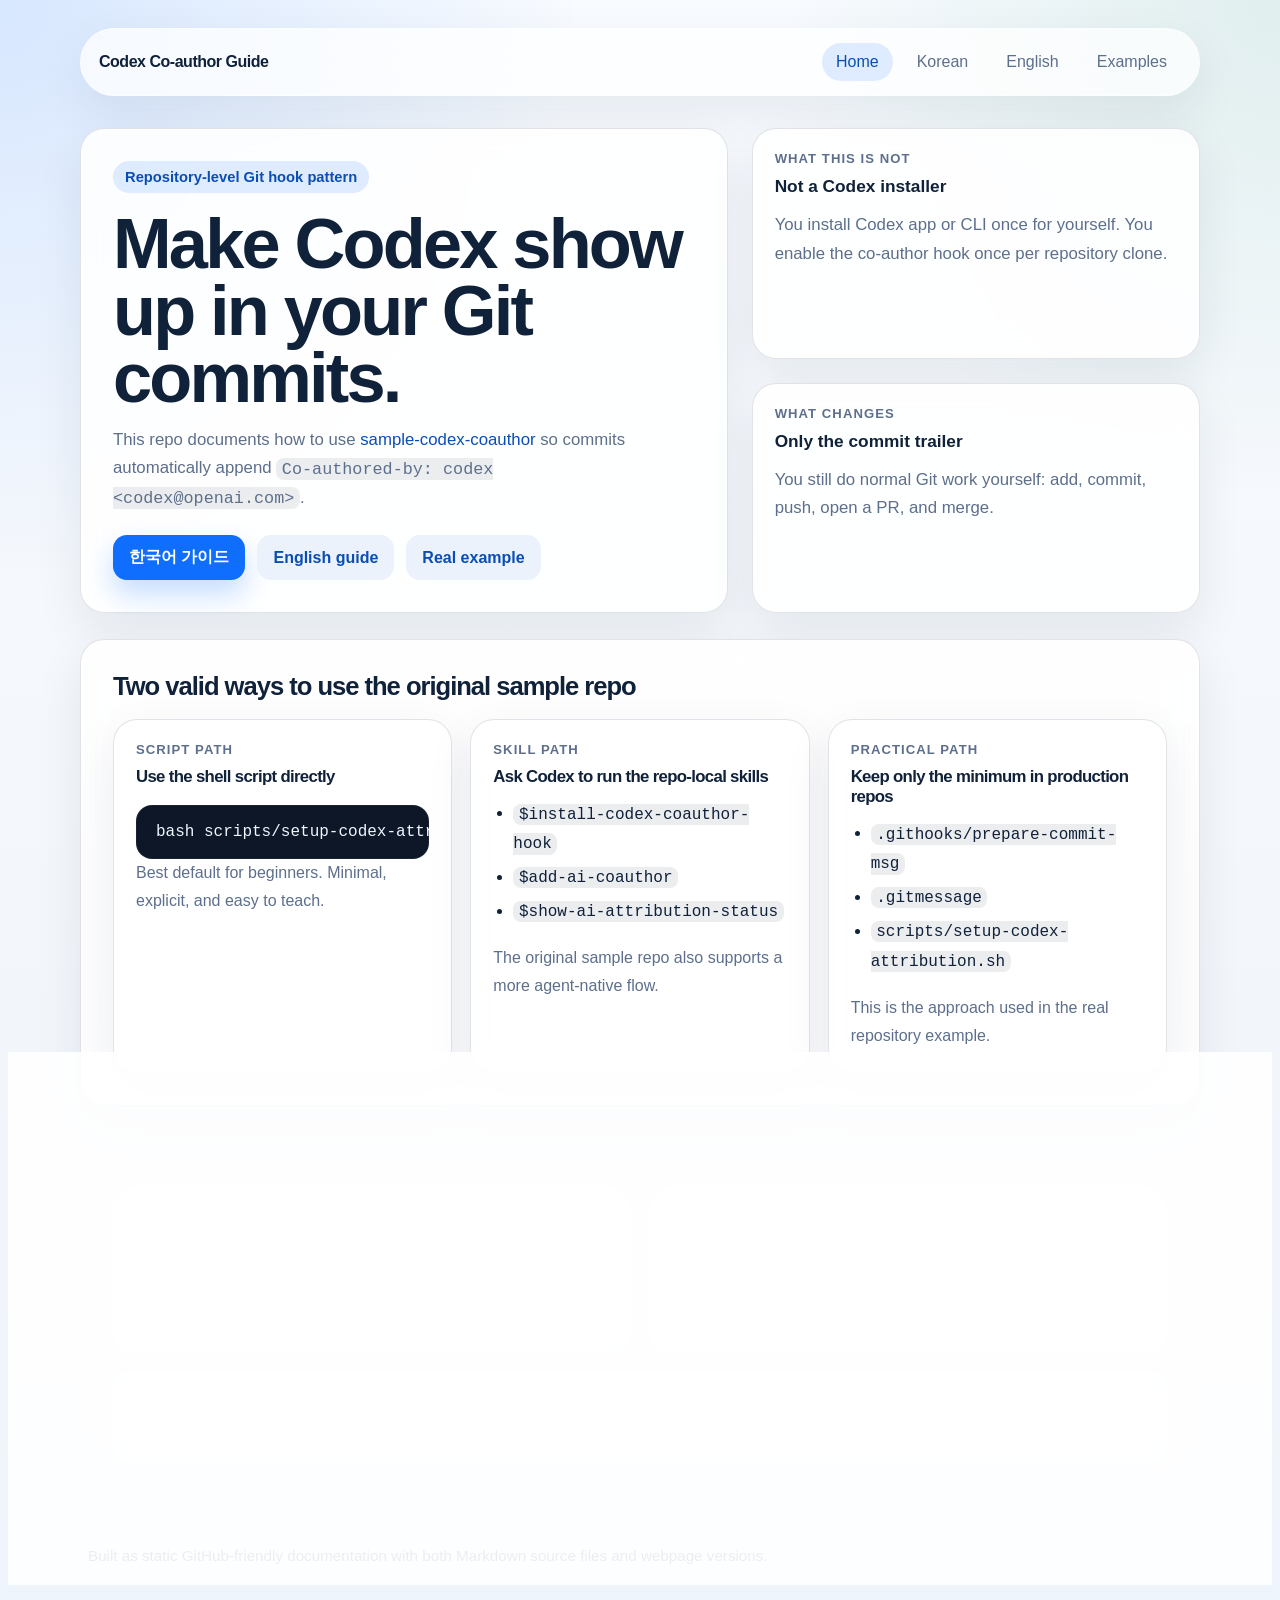
==== index.html @ b5bae458 "Add Korean example and static web docs Co-authored-by: codex <codex@openai.com>" ====
<!doctype html>
<html lang="en">
  <head>
    <meta charset="utf-8">
    <meta name="viewport" content="width=device-width, initial-scale=1">
    <title>Codex Co-author Guide</title>
    <meta
      name="description"
      content="Bilingual practical documentation for using sample-codex-coauthor with scripts or Codex skills."
    >
    <link rel="icon" href="assets/favicon.svg" type="image/svg+xml">
    <link rel="stylesheet" href="assets/docs.css">
  </head>
  <body>
    <main class="page">
      <header class="topbar">
        <div class="brand">Codex Co-author Guide</div>
        <nav class="nav">
          <a class="active" href="./">Home</a>
          <a href="ko/">Korean</a>
          <a href="en/">English</a>
          <a href="examples/">Examples</a>
        </nav>
      </header>

      <section class="hero">
        <article class="hero-card">
          <span class="eyebrow">Repository-level Git hook pattern</span>
          <h1>Make Codex show up in your Git commits.</h1>
          <p class="lede">
            This repo documents how to use
            <a href="https://github.com/sigridjineth/sample-codex-coauthor">sample-codex-coauthor</a>
            so commits automatically append
            <code>Co-authored-by: codex &lt;codex@openai.com&gt;</code>.
          </p>
          <div class="button-row">
            <a class="button primary" href="ko/">한국어 가이드</a>
            <a class="button secondary" href="en/">English guide</a>
            <a class="button secondary" href="examples/">Real example</a>
          </div>
        </article>

        <aside class="stack">
          <div class="card">
            <div class="label">What this is not</div>
            <div class="value">Not a Codex installer</div>
            <p class="muted">
              You install Codex app or CLI once for yourself. You enable the
              co-author hook once per repository clone.
            </p>
          </div>
          <div class="card">
            <div class="label">What changes</div>
            <div class="value">Only the commit trailer</div>
            <p class="muted">
              You still do normal Git work yourself: add, commit, push, open a
              PR, and merge.
            </p>
          </div>
        </aside>
      </section>

      <section class="section">
        <h2>Two valid ways to use the original sample repo</h2>
        <div class="card-grid">
          <article class="card">
            <div class="label">Script path</div>
            <h3>Use the shell script directly</h3>
            <pre class="shell"><code>bash scripts/setup-codex-attribution.sh</code></pre>
            <p class="muted">
              Best default for beginners. Minimal, explicit, and easy to teach.
            </p>
          </article>
          <article class="card">
            <div class="label">Skill path</div>
            <h3>Ask Codex to run the repo-local skills</h3>
            <ul>
              <li><code>$install-codex-coauthor-hook</code></li>
              <li><code>$add-ai-coauthor</code></li>
              <li><code>$show-ai-attribution-status</code></li>
            </ul>
            <p class="muted">
              The original sample repo also supports a more agent-native flow.
            </p>
          </article>
          <article class="card">
            <div class="label">Practical path</div>
            <h3>Keep only the minimum in production repos</h3>
            <ul>
              <li><code>.githooks/prepare-commit-msg</code></li>
              <li><code>.gitmessage</code></li>
              <li><code>scripts/setup-codex-attribution.sh</code></li>
            </ul>
            <p class="muted">
              This is the approach used in the real repository example.
            </p>
          </article>
        </div>
      </section>

      <section class="section">
        <h2>Quick links</h2>
        <div class="two-col">
          <div class="card">
            <div class="label">Guides</div>
            <ul>
              <li><a href="ko/">Korean guide</a></li>
              <li><a href="en/">English guide</a></li>
              <li><a href="examples/">Example pages</a></li>
            </ul>
          </div>
          <div class="card">
            <div class="label">Source repos</div>
            <ul>
              <li>
                <a href="https://github.com/sigridjineth/sample-codex-coauthor">
                  Original sample repo
                </a>
              </li>
              <li>
                <a href="https://github.com/swhan0329/vehicle_speed_estimation">
                  vehicle_speed_estimation
                </a>
              </li>
            </ul>
          </div>
        </div>
        <div class="callout note">
          <p>
            If you want to share this on LinkedIn or in a blog post, keep the post
            short and link to the detailed guide here. The practical explanation is
            easier to consume as a dedicated document than as a single social post.
          </p>
        </div>
      </section>

      <footer class="footer">
        Built as static GitHub-friendly documentation with both Markdown source
        files and webpage versions.
      </footer>
    </main>
  </body>
</html>
---- assets/docs.css ----
:root {
  --bg: #f4f7fb;
  --surface: rgba(255, 255, 255, 0.88);
  --surface-strong: #ffffff;
  --surface-muted: #ecf2fb;
  --border: rgba(14, 30, 62, 0.12);
  --text: #10213a;
  --muted: #5d6f8c;
  --accent: #0f6efd;
  --accent-soft: rgba(15, 110, 253, 0.12);
  --accent-strong: #0a4eb5;
  --success: #12805c;
  --shadow: 0 18px 48px rgba(16, 33, 58, 0.08);
  --radius-lg: 24px;
  --radius-md: 16px;
  --max-width: 1120px;
  --font-sans: "Geist", "Pretendard Variable", "SUIT Variable", "Avenir Next",
    "Segoe UI", sans-serif;
  --font-mono: "JetBrains Mono", "SFMono-Regular", "SF Mono", Consolas,
    monospace;
}

* {
  box-sizing: border-box;
}

html {
  scroll-behavior: smooth;
}

body {
  margin: 0;
  font-family: var(--font-sans);
  color: var(--text);
  background:
    radial-gradient(circle at top left, rgba(15, 110, 253, 0.14), transparent 28%),
    radial-gradient(circle at top right, rgba(18, 128, 92, 0.1), transparent 24%),
    linear-gradient(180deg, #f8fbff 0%, var(--bg) 48%, #eef4fb 100%);
}

a {
  color: var(--accent-strong);
  text-decoration: none;
}

a:hover {
  text-decoration: underline;
}

code,
pre {
  font-family: var(--font-mono);
}

pre {
  margin: 0;
  padding: 18px 20px;
  overflow-x: auto;
  background: #0d1727;
  color: #eef5ff;
  border-radius: 16px;
  box-shadow: inset 0 0 0 1px rgba(255, 255, 255, 0.05);
}

code {
  padding: 0.1rem 0.35rem;
  background: rgba(16, 33, 58, 0.08);
  border-radius: 8px;
}

.shell code,
.plain code {
  background: transparent;
  padding: 0;
}

.page {
  width: min(calc(100vw - 32px), var(--max-width));
  margin: 0 auto;
  padding: 28px 0 72px;
}

.topbar {
  display: flex;
  justify-content: space-between;
  align-items: center;
  gap: 16px;
  margin-bottom: 32px;
  padding: 14px 18px;
  background: rgba(255, 255, 255, 0.74);
  border: 1px solid rgba(255, 255, 255, 0.55);
  border-radius: 999px;
  backdrop-filter: blur(18px);
  box-shadow: var(--shadow);
}

.brand {
  font-weight: 800;
  letter-spacing: -0.03em;
}

.nav {
  display: flex;
  flex-wrap: wrap;
  gap: 10px;
}

.nav a {
  padding: 10px 14px;
  border-radius: 999px;
  color: var(--muted);
  transition: 180ms ease;
}

.nav a:hover,
.nav a.active {
  color: var(--accent-strong);
  background: var(--accent-soft);
  text-decoration: none;
}

.hero {
  display: grid;
  gap: 24px;
  grid-template-columns: 1.3fr 0.9fr;
  align-items: stretch;
  margin-bottom: 26px;
}

.hero-card,
.card,
.callout,
.section {
  background: var(--surface);
  border: 1px solid var(--border);
  border-radius: var(--radius-lg);
  box-shadow: var(--shadow);
  backdrop-filter: blur(16px);
}

.hero-card,
.section {
  padding: 32px;
}

.eyebrow {
  display: inline-flex;
  align-items: center;
  gap: 8px;
  padding: 8px 12px;
  border-radius: 999px;
  background: var(--accent-soft);
  color: var(--accent-strong);
  font-size: 0.92rem;
  font-weight: 700;
}

h1,
h2,
h3 {
  margin: 0;
  letter-spacing: -0.04em;
}

h1 {
  font-size: clamp(2.35rem, 6vw, 4.4rem);
  line-height: 0.95;
  margin-top: 18px;
}

h2 {
  font-size: clamp(1.4rem, 2vw, 2rem);
  margin-bottom: 14px;
}

h3 {
  font-size: 1.05rem;
  margin-bottom: 10px;
}

.lede,
.muted {
  color: var(--muted);
  line-height: 1.7;
}

.hero p {
  margin: 14px 0 0;
  font-size: 1.05rem;
}

.meta-grid,
.card-grid,
.two-col {
  display: grid;
  gap: 18px;
}

.meta-grid {
  grid-template-columns: repeat(2, minmax(0, 1fr));
}

.card-grid {
  grid-template-columns: repeat(3, minmax(0, 1fr));
}

.two-col {
  grid-template-columns: repeat(2, minmax(0, 1fr));
}

.card,
.callout {
  padding: 22px;
}

.label {
  font-size: 0.82rem;
  font-weight: 800;
  text-transform: uppercase;
  letter-spacing: 0.08em;
  color: var(--muted);
  margin-bottom: 10px;
}

.value {
  font-size: 1.08rem;
  font-weight: 800;
}

ul,
ol {
  margin: 12px 0 0;
  padding-left: 20px;
  line-height: 1.8;
}

li + li {
  margin-top: 4px;
}

.button-row {
  display: flex;
  flex-wrap: wrap;
  gap: 12px;
  margin-top: 22px;
}

.button {
  display: inline-flex;
  align-items: center;
  justify-content: center;
  padding: 12px 16px;
  border-radius: 14px;
  font-weight: 700;
  transition: transform 180ms ease, box-shadow 180ms ease;
}

.button:hover {
  transform: translateY(-1px);
  text-decoration: none;
}

.button.primary {
  background: var(--accent);
  color: #ffffff;
  box-shadow: 0 14px 28px rgba(15, 110, 253, 0.24);
}

.button.secondary {
  background: var(--surface-muted);
  color: var(--accent-strong);
}

.stack {
  display: grid;
  gap: 24px;
}

.section p {
  margin: 0;
  line-height: 1.75;
}

.section p + p,
.section p + ul,
.section p + ol,
.section ul + p,
.section ol + p,
.section pre,
.section .card-grid,
.section .two-col,
.section .callout {
  margin-top: 18px;
}

.note {
  border-left: 4px solid var(--accent);
  padding: 16px 18px;
  border-radius: 16px;
  background: rgba(15, 110, 253, 0.06);
}

.ok {
  color: var(--success);
  font-weight: 700;
}

.footer {
  margin-top: 32px;
  padding: 20px 8px 0;
  color: var(--muted);
  font-size: 0.95rem;
}

@media (max-width: 900px) {
  .hero,
  .card-grid,
  .two-col,
  .meta-grid {
    grid-template-columns: 1fr;
  }

  .topbar {
    border-radius: 24px;
    align-items: flex-start;
    flex-direction: column;
  }

  .hero-card,
  .section {
    padding: 24px;
  }
}
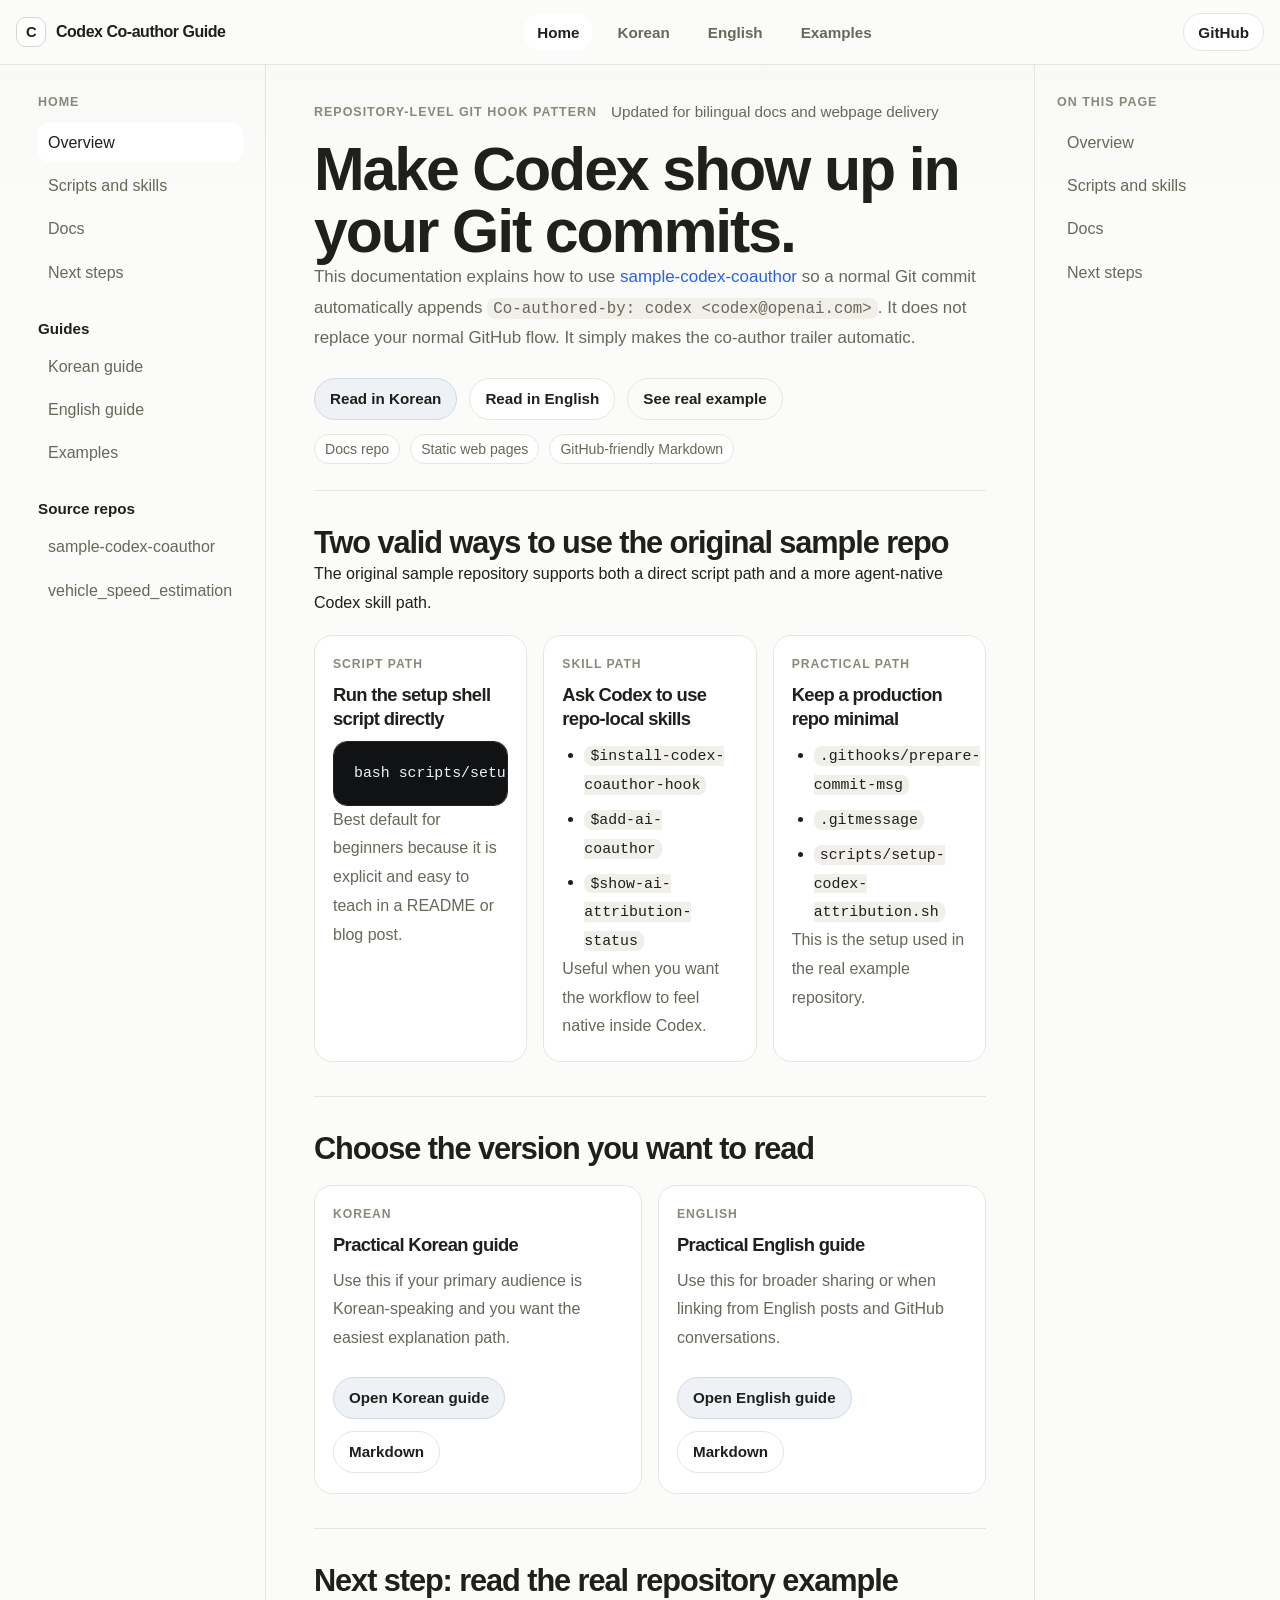
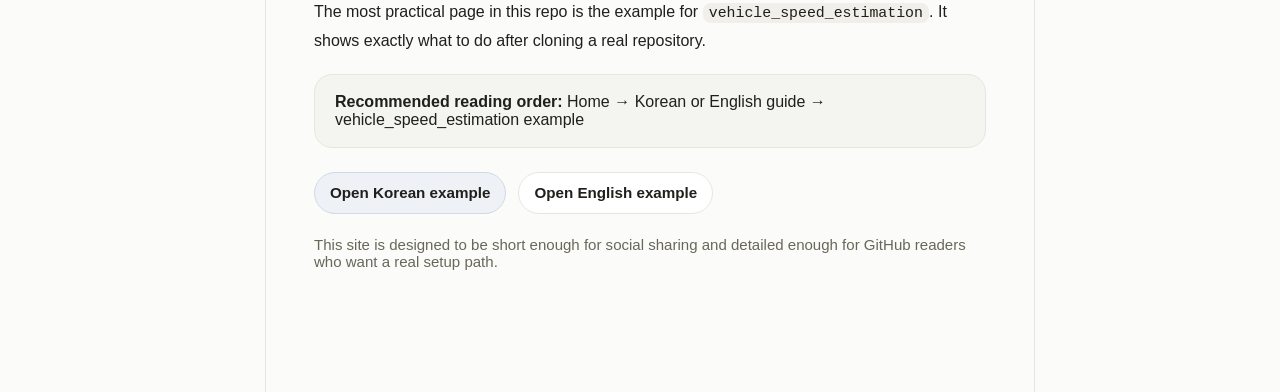
==== commit a0c5a4e4: "Make docs procedural and cookbook-style Co-authored-by: codex <codex@openai.com>" ====
--- a/index.html
+++ b/index.html
@@ -12,132 +12,205 @@
     <link rel="stylesheet" href="assets/docs.css">
   </head>
   <body>
-    <main class="page">
-      <header class="topbar">
-        <div class="brand">Codex Co-author Guide</div>
-        <nav class="nav">
-          <a class="active" href="./">Home</a>
-          <a href="ko/">Korean</a>
-          <a href="en/">English</a>
-          <a href="examples/">Examples</a>
-        </nav>
+    <div class="page">
+      <header class="site-header">
+        <div class="site-header-inner">
+          <a class="brand" href="./">
+            <span class="brand-mark">C</span>
+            <span>Codex Co-author Guide</span>
+          </a>
+          <nav class="header-nav">
+            <a class="header-link active" href="./">Home</a>
+            <a class="header-link" href="ko/">Korean</a>
+            <a class="header-link" href="en/">English</a>
+            <a class="header-link" href="examples/">Examples</a>
+          </nav>
+          <div class="header-actions">
+            <a class="header-pill" href="https://github.com/swhan0329/codex-co-author-guide">GitHub</a>
+          </div>
+        </div>
       </header>
 
-      <section class="hero">
-        <article class="hero-card">
-          <span class="eyebrow">Repository-level Git hook pattern</span>
-          <h1>Make Codex show up in your Git commits.</h1>
-          <p class="lede">
-            This repo documents how to use
-            <a href="https://github.com/sigridjineth/sample-codex-coauthor">sample-codex-coauthor</a>
-            so commits automatically append
-            <code>Co-authored-by: codex &lt;codex@openai.com&gt;</code>.
-          </p>
-          <div class="button-row">
-            <a class="button primary" href="ko/">한국어 가이드</a>
-            <a class="button secondary" href="en/">English guide</a>
-            <a class="button secondary" href="examples/">Real example</a>
-          </div>
-        </article>
-
-        <aside class="stack">
-          <div class="card">
-            <div class="label">What this is not</div>
-            <div class="value">Not a Codex installer</div>
-            <p class="muted">
-              You install Codex app or CLI once for yourself. You enable the
-              co-author hook once per repository clone.
-            </p>
-          </div>
-          <div class="card">
-            <div class="label">What changes</div>
-            <div class="value">Only the commit trailer</div>
-            <p class="muted">
-              You still do normal Git work yourself: add, commit, push, open a
-              PR, and merge.
-            </p>
+      <div class="doc-layout">
+        <aside class="sidebar">
+          <div class="sidebar-inner">
+            <div class="sidebar-group">
+              <div class="sidebar-title">Home</div>
+              <ul class="sidebar-list">
+                <li><a class="active" href="#overview">Overview</a></li>
+                <li><a href="#two-paths">Scripts and skills</a></li>
+                <li><a href="#docs">Docs</a></li>
+                <li><a href="#next">Next steps</a></li>
+              </ul>
+            </div>
+            <div class="sidebar-group">
+              <h3>Guides</h3>
+              <ul class="sidebar-list">
+                <li><a href="ko/">Korean guide</a></li>
+                <li><a href="en/">English guide</a></li>
+                <li><a href="examples/">Examples</a></li>
+              </ul>
+            </div>
+            <div class="sidebar-group">
+              <h3>Source repos</h3>
+              <ul class="sidebar-list">
+                <li>
+                  <a href="https://github.com/sigridjineth/sample-codex-coauthor">
+                    sample-codex-coauthor
+                  </a>
+                </li>
+                <li>
+                  <a href="https://github.com/swhan0329/vehicle_speed_estimation">
+                    vehicle_speed_estimation
+                  </a>
+                </li>
+              </ul>
+            </div>
           </div>
         </aside>
-      </section>
-
-      <section class="section">
-        <h2>Two valid ways to use the original sample repo</h2>
-        <div class="card-grid">
-          <article class="card">
-            <div class="label">Script path</div>
-            <h3>Use the shell script directly</h3>
-            <pre class="shell"><code>bash scripts/setup-codex-attribution.sh</code></pre>
-            <p class="muted">
-              Best default for beginners. Minimal, explicit, and easy to teach.
-            </p>
+
+        <main class="content">
+          <article class="article">
+            <header class="article-header" id="overview">
+              <div class="article-meta">
+                <span class="eyebrow">Repository-level Git hook pattern</span>
+                <span>Updated for bilingual docs and webpage delivery</span>
+              </div>
+              <h1>Make Codex show up in your Git commits.</h1>
+              <p class="summary">
+                This documentation explains how to use
+                <a href="https://github.com/sigridjineth/sample-codex-coauthor">sample-codex-coauthor</a>
+                so a normal Git commit automatically appends
+                <code>Co-authored-by: codex &lt;codex@openai.com&gt;</code>.
+                It does not replace your normal GitHub flow. It simply makes the
+                co-author trailer automatic.
+              </p>
+              <div class="action-row">
+                <a class="button primary" href="ko/">Read in Korean</a>
+                <a class="button" href="en/">Read in English</a>
+                <a class="button ghost" href="examples/">See real example</a>
+              </div>
+              <div class="inline-meta">
+                <span class="pill">Docs repo</span>
+                <span class="pill">Static web pages</span>
+                <span class="pill">GitHub-friendly Markdown</span>
+              </div>
+            </header>
+
+            <section class="article-section" id="two-paths">
+              <h2>Two valid ways to use the original sample repo</h2>
+              <p>
+                The original sample repository supports both a direct script path
+                and a more agent-native Codex skill path.
+              </p>
+              <div class="panel-grid">
+                <div class="panel">
+                  <div class="label">Script path</div>
+                  <h3>Run the setup shell script directly</h3>
+                  <pre><code>bash scripts/setup-codex-attribution.sh</code></pre>
+                  <p class="muted">
+                    Best default for beginners because it is explicit and easy to
+                    teach in a README or blog post.
+                  </p>
+                </div>
+                <div class="panel">
+                  <div class="label">Skill path</div>
+                  <h3>Ask Codex to use repo-local skills</h3>
+                  <ul>
+                    <li><code>$install-codex-coauthor-hook</code></li>
+                    <li><code>$add-ai-coauthor</code></li>
+                    <li><code>$show-ai-attribution-status</code></li>
+                  </ul>
+                  <p class="muted">
+                    Useful when you want the workflow to feel native inside Codex.
+                  </p>
+                </div>
+                <div class="panel">
+                  <div class="label">Practical path</div>
+                  <h3>Keep a production repo minimal</h3>
+                  <ul>
+                    <li><code>.githooks/prepare-commit-msg</code></li>
+                    <li><code>.gitmessage</code></li>
+                    <li><code>scripts/setup-codex-attribution.sh</code></li>
+                  </ul>
+                  <p class="muted">
+                    This is the setup used in the real example repository.
+                  </p>
+                </div>
+              </div>
+            </section>
+
+            <section class="article-section" id="docs">
+              <h2>Choose the version you want to read</h2>
+              <div class="link-grid">
+                <div class="panel">
+                  <div class="label">Korean</div>
+                  <h3>Practical Korean guide</h3>
+                  <p class="muted">
+                    Use this if your primary audience is Korean-speaking and you
+                    want the easiest explanation path.
+                  </p>
+                  <div class="action-row">
+                    <a class="button primary" href="ko/">Open Korean guide</a>
+                    <a class="button" href="ko/README.md">Markdown</a>
+                  </div>
+                </div>
+                <div class="panel">
+                  <div class="label">English</div>
+                  <h3>Practical English guide</h3>
+                  <p class="muted">
+                    Use this for broader sharing or when linking from English
+                    posts and GitHub conversations.
+                  </p>
+                  <div class="action-row">
+                    <a class="button primary" href="en/">Open English guide</a>
+                    <a class="button" href="en/README.md">Markdown</a>
+                  </div>
+                </div>
+              </div>
+            </section>
+
+            <section class="article-section" id="next">
+              <h2>Next step: read the real repository example</h2>
+              <p>
+                The most practical page in this repo is the example for
+                <code>vehicle_speed_estimation</code>. It shows exactly what to do
+                after cloning a real repository.
+              </p>
+              <div class="callout">
+                <strong>Recommended reading order:</strong>
+                Home → Korean or English guide → vehicle_speed_estimation example
+              </div>
+              <div class="action-row">
+                <a class="button primary" href="examples/vehicle_speed_estimation/ko/">
+                  Open Korean example
+                </a>
+                <a class="button" href="examples/vehicle_speed_estimation/">
+                  Open English example
+                </a>
+              </div>
+              <div class="footer-note">
+                This site is designed to be short enough for social sharing and
+                detailed enough for GitHub readers who want a real setup path.
+              </div>
+            </section>
           </article>
-          <article class="card">
-            <div class="label">Skill path</div>
-            <h3>Ask Codex to run the repo-local skills</h3>
-            <ul>
-              <li><code>$install-codex-coauthor-hook</code></li>
-              <li><code>$add-ai-coauthor</code></li>
-              <li><code>$show-ai-attribution-status</code></li>
-            </ul>
-            <p class="muted">
-              The original sample repo also supports a more agent-native flow.
-            </p>
-          </article>
-          <article class="card">
-            <div class="label">Practical path</div>
-            <h3>Keep only the minimum in production repos</h3>
-            <ul>
-              <li><code>.githooks/prepare-commit-msg</code></li>
-              <li><code>.gitmessage</code></li>
-              <li><code>scripts/setup-codex-attribution.sh</code></li>
-            </ul>
-            <p class="muted">
-              This is the approach used in the real repository example.
-            </p>
-          </article>
-        </div>
-      </section>
-
-      <section class="section">
-        <h2>Quick links</h2>
-        <div class="two-col">
-          <div class="card">
-            <div class="label">Guides</div>
-            <ul>
-              <li><a href="ko/">Korean guide</a></li>
-              <li><a href="en/">English guide</a></li>
-              <li><a href="examples/">Example pages</a></li>
-            </ul>
+        </main>
+
+        <aside class="toc">
+          <div class="toc-inner">
+            <div class="toc-group">
+              <div class="toc-title">On this page</div>
+              <ul class="toc-list">
+                <li><a href="#overview">Overview</a></li>
+                <li><a href="#two-paths">Scripts and skills</a></li>
+                <li><a href="#docs">Docs</a></li>
+                <li><a href="#next">Next steps</a></li>
+              </ul>
+            </div>
           </div>
-          <div class="card">
-            <div class="label">Source repos</div>
-            <ul>
-              <li>
-                <a href="https://github.com/sigridjineth/sample-codex-coauthor">
-                  Original sample repo
-                </a>
-              </li>
-              <li>
-                <a href="https://github.com/swhan0329/vehicle_speed_estimation">
-                  vehicle_speed_estimation
-                </a>
-              </li>
-            </ul>
-          </div>
-        </div>
-        <div class="callout note">
-          <p>
-            If you want to share this on LinkedIn or in a blog post, keep the post
-            short and link to the detailed guide here. The practical explanation is
-            easier to consume as a dedicated document than as a single social post.
-          </p>
-        </div>
-      </section>
-
-      <footer class="footer">
-        Built as static GitHub-friendly documentation with both Markdown source
-        files and webpage versions.
-      </footer>
-    </main>
+        </aside>
+      </div>
+    </div>
   </body>
 </html>
--- a/assets/docs.css
+++ b/assets/docs.css
@@ -1,19 +1,19 @@
 :root {
-  --bg: #f4f7fb;
-  --surface: rgba(255, 255, 255, 0.88);
-  --surface-strong: #ffffff;
-  --surface-muted: #ecf2fb;
-  --border: rgba(14, 30, 62, 0.12);
-  --text: #10213a;
-  --muted: #5d6f8c;
-  --accent: #0f6efd;
-  --accent-soft: rgba(15, 110, 253, 0.12);
-  --accent-strong: #0a4eb5;
-  --success: #12805c;
-  --shadow: 0 18px 48px rgba(16, 33, 58, 0.08);
-  --radius-lg: 24px;
-  --radius-md: 16px;
-  --max-width: 1120px;
+  --bg: #fbfbf9;
+  --panel: #ffffff;
+  --panel-muted: #f4f4f0;
+  --border: #e7e6de;
+  --border-strong: #d8d5ca;
+  --text: #1f1f1b;
+  --muted: #686759;
+  --soft: #8a8878;
+  --accent: #0f172a;
+  --accent-soft: #eef1f6;
+  --link: #2563eb;
+  --max-width: 1480px;
+  --content-width: 780px;
+  --header-height: 64px;
+  --radius: 18px;
   --font-sans: "Geist", "Pretendard Variable", "SUIT Variable", "Avenir Next",
     "Segoe UI", sans-serif;
   --font-mono: "JetBrains Mono", "SFMono-Regular", "SF Mono", Consolas,
@@ -30,304 +30,492 @@
 
 body {
   margin: 0;
+  color: var(--text);
   font-family: var(--font-sans);
-  color: var(--text);
   background:
-    radial-gradient(circle at top left, rgba(15, 110, 253, 0.14), transparent 28%),
-    radial-gradient(circle at top right, rgba(18, 128, 92, 0.1), transparent 24%),
-    linear-gradient(180deg, #f8fbff 0%, var(--bg) 48%, #eef4fb 100%);
+    linear-gradient(180deg, rgba(0, 0, 0, 0.015), transparent 220px),
+    var(--bg);
 }
 
 a {
-  color: var(--accent-strong);
+  color: var(--link);
   text-decoration: none;
 }
 
 a:hover {
   text-decoration: underline;
+}
+
+img {
+  max-width: 100%;
 }
 
 code,
 pre {
   font-family: var(--font-mono);
+}
+
+code {
+  padding: 0.12rem 0.38rem;
+  border-radius: 8px;
+  background: #f0efe9;
+  font-size: 0.93em;
 }
 
 pre {
   margin: 0;
   padding: 18px 20px;
   overflow-x: auto;
-  background: #0d1727;
-  color: #eef5ff;
-  border-radius: 16px;
-  box-shadow: inset 0 0 0 1px rgba(255, 255, 255, 0.05);
-}
-
-code {
-  padding: 0.1rem 0.35rem;
-  background: rgba(16, 33, 58, 0.08);
-  border-radius: 8px;
-}
-
-.shell code,
-.plain code {
+  border: 1px solid #202226;
+  border-radius: 14px;
+  background: #111214;
+  color: #eef2f7;
+  line-height: 1.65;
+}
+
+pre code {
+  padding: 0;
   background: transparent;
-  padding: 0;
+  color: inherit;
 }
 
 .page {
+  min-height: 100vh;
+}
+
+.site-header {
+  position: sticky;
+  top: 0;
+  z-index: 20;
+  border-bottom: 1px solid var(--border);
+  background: rgba(251, 251, 249, 0.92);
+  backdrop-filter: blur(14px);
+}
+
+.site-header-inner {
+  display: flex;
+  justify-content: space-between;
+  align-items: center;
+  gap: 24px;
+  width: min(calc(100vw - 32px), var(--max-width));
+  min-height: var(--header-height);
+  margin: 0 auto;
+}
+
+.brand {
+  display: inline-flex;
+  align-items: center;
+  gap: 10px;
+  color: var(--text);
+  font-weight: 750;
+  letter-spacing: -0.03em;
+}
+
+.brand-mark {
+  display: inline-flex;
+  align-items: center;
+  justify-content: center;
+  width: 30px;
+  height: 30px;
+  border: 1px solid var(--border-strong);
+  border-radius: 10px;
+  background: var(--panel);
+  font-size: 0.92rem;
+}
+
+.header-nav,
+.header-actions {
+  display: flex;
+  align-items: center;
+  gap: 10px;
+}
+
+.header-link,
+.header-pill {
+  display: inline-flex;
+  align-items: center;
+  justify-content: center;
+  min-height: 38px;
+  padding: 0 14px;
+  border-radius: 999px;
+  color: var(--muted);
+  font-size: 0.95rem;
+  font-weight: 550;
+}
+
+.header-link.active,
+.header-link:hover {
+  background: var(--panel);
+  color: var(--text);
+  text-decoration: none;
+}
+
+.header-pill {
+  border: 1px solid var(--border);
+  background: var(--panel);
+  color: var(--text);
+}
+
+.doc-layout {
+  display: grid;
+  grid-template-columns: 250px minmax(0, 1fr) 230px;
+  gap: 0;
   width: min(calc(100vw - 32px), var(--max-width));
   margin: 0 auto;
-  padding: 28px 0 72px;
-}
-
-.topbar {
+}
+
+.sidebar,
+.toc {
+  padding: 30px 0 56px;
+}
+
+.sidebar {
+  border-right: 1px solid var(--border);
+}
+
+.toc {
+  border-left: 1px solid var(--border);
+}
+
+.sidebar-inner,
+.toc-inner {
+  position: sticky;
+  top: calc(var(--header-height) + 22px);
+  padding: 0 22px;
+}
+
+.sidebar-title,
+.toc-title {
+  margin: 0 0 14px;
+  color: var(--soft);
+  font-size: 0.78rem;
+  font-weight: 750;
+  letter-spacing: 0.08em;
+  text-transform: uppercase;
+}
+
+.sidebar-group + .sidebar-group,
+.toc-group + .toc-group {
+  margin-top: 28px;
+}
+
+.sidebar-group h3,
+.toc-group h3 {
+  margin: 0 0 10px;
+  color: var(--text);
+  font-size: 0.95rem;
+  font-weight: 700;
+}
+
+.sidebar-list,
+.toc-list {
+  margin: 0;
+  padding: 0;
+  list-style: none;
+}
+
+.sidebar-list li + li,
+.toc-list li + li {
+  margin-top: 4px;
+}
+
+.sidebar-list a,
+.toc-list a {
+  display: block;
+  padding: 8px 10px;
+  border-radius: 10px;
+  color: var(--muted);
+  line-height: 1.45;
+}
+
+.sidebar-list a:hover,
+.sidebar-list a.active,
+.toc-list a:hover {
+  background: var(--panel);
+  color: var(--text);
+  text-decoration: none;
+}
+
+.content {
+  padding: 38px 48px 88px;
+}
+
+.article {
+  width: min(100%, var(--content-width));
+  margin: 0 auto;
+}
+
+.article-header {
+  padding-bottom: 26px;
+  border-bottom: 1px solid var(--border);
+}
+
+.article-meta {
   display: flex;
-  justify-content: space-between;
-  align-items: center;
+  flex-wrap: wrap;
+  align-items: center;
+  gap: 10px 14px;
+  margin-bottom: 18px;
+  color: var(--muted);
+  font-size: 0.95rem;
+}
+
+.eyebrow {
+  display: inline-flex;
+  align-items: center;
+  gap: 8px;
+  color: var(--soft);
+  font-size: 0.78rem;
+  font-weight: 750;
+  letter-spacing: 0.08em;
+  text-transform: uppercase;
+}
+
+.article h1,
+.article h2,
+.article h3 {
+  margin: 0;
+  letter-spacing: -0.035em;
+}
+
+.article h1 {
+  font-size: clamp(2.3rem, 4.8vw, 3.8rem);
+  line-height: 1.02;
+}
+
+.article h2 {
+  font-size: clamp(1.5rem, 2.4vw, 2rem);
+  line-height: 1.15;
+}
+
+.article h3 {
+  font-size: 1.15rem;
+  line-height: 1.3;
+}
+
+.summary {
+  margin-top: 18px;
+  color: var(--muted);
+  font-size: 1.06rem;
+  line-height: 1.78;
+}
+
+.action-row {
+  display: flex;
+  flex-wrap: wrap;
+  gap: 12px;
+  margin-top: 24px;
+}
+
+.button {
+  display: inline-flex;
+  align-items: center;
+  justify-content: center;
+  min-height: 42px;
+  padding: 0 15px;
+  border: 1px solid var(--border);
+  border-radius: 999px;
+  background: var(--panel);
+  color: var(--text);
+  font-size: 0.95rem;
+  font-weight: 650;
+}
+
+.button:hover {
+  text-decoration: none;
+  background: var(--panel-muted);
+}
+
+.button.primary {
+  border-color: #d0d9e7;
+  background: var(--accent-soft);
+}
+
+.button.ghost {
+  background: transparent;
+}
+
+.article-section {
+  padding: 34px 0;
+  border-bottom: 1px solid var(--border);
+}
+
+.article-section:last-of-type {
+  border-bottom: 0;
+}
+
+.article-section > p,
+.article-section > ul,
+.article-section > ol,
+.article-section > pre,
+.article-section > .callout,
+.article-section > .panel-grid,
+.article-section > .steps,
+.article-section > .link-grid,
+.article-section > .mini-grid {
+  margin-top: 18px;
+}
+
+.article p {
+  margin: 0;
+  line-height: 1.8;
+}
+
+.article ul,
+.article ol {
+  margin: 0;
+  padding-left: 22px;
+  line-height: 1.8;
+}
+
+.article li + li {
+  margin-top: 6px;
+}
+
+.muted {
+  color: var(--muted);
+}
+
+.callout {
+  padding: 18px 20px;
+  border: 1px solid var(--border);
+  border-radius: var(--radius);
+  background: var(--panel-muted);
+}
+
+.callout strong {
+  color: var(--text);
+}
+
+.panel-grid,
+.mini-grid,
+.link-grid,
+.steps {
+  display: grid;
   gap: 16px;
-  margin-bottom: 32px;
-  padding: 14px 18px;
-  background: rgba(255, 255, 255, 0.74);
-  border: 1px solid rgba(255, 255, 255, 0.55);
+}
+
+.panel-grid {
+  grid-template-columns: repeat(3, minmax(0, 1fr));
+}
+
+.mini-grid,
+.link-grid {
+  grid-template-columns: repeat(2, minmax(0, 1fr));
+}
+
+.steps {
+  grid-template-columns: repeat(2, minmax(0, 1fr));
+}
+
+.panel {
+  padding: 18px 18px 20px;
+  border: 1px solid var(--border);
+  border-radius: var(--radius);
+  background: var(--panel);
+}
+
+.panel .label {
+  display: inline-flex;
+  margin-bottom: 12px;
+  color: var(--soft);
+  font-size: 0.76rem;
+  font-weight: 750;
+  letter-spacing: 0.08em;
+  text-transform: uppercase;
+}
+
+.panel h3 {
+  margin-bottom: 10px;
+}
+
+.step {
+  padding: 18px 18px 20px;
+  border: 1px solid var(--border);
+  border-radius: var(--radius);
+  background: var(--panel);
+}
+
+.step-index {
+  display: inline-flex;
+  align-items: center;
+  justify-content: center;
+  width: 30px;
+  height: 30px;
+  margin-bottom: 14px;
   border-radius: 999px;
-  backdrop-filter: blur(18px);
-  box-shadow: var(--shadow);
-}
-
-.brand {
-  font-weight: 800;
-  letter-spacing: -0.03em;
-}
-
-.nav {
+  background: var(--accent-soft);
+  color: var(--text);
+  font-weight: 700;
+}
+
+.step h3 {
+  margin-bottom: 8px;
+}
+
+.inline-meta {
   display: flex;
   flex-wrap: wrap;
   gap: 10px;
-}
-
-.nav a {
-  padding: 10px 14px;
+  margin-top: 14px;
+}
+
+.pill {
+  display: inline-flex;
+  align-items: center;
+  min-height: 30px;
+  padding: 0 10px;
+  border: 1px solid var(--border);
   border-radius: 999px;
-  color: var(--muted);
-  transition: 180ms ease;
-}
-
-.nav a:hover,
-.nav a.active {
-  color: var(--accent-strong);
-  background: var(--accent-soft);
-  text-decoration: none;
-}
-
-.hero {
-  display: grid;
-  gap: 24px;
-  grid-template-columns: 1.3fr 0.9fr;
-  align-items: stretch;
-  margin-bottom: 26px;
-}
-
-.hero-card,
-.card,
-.callout,
-.section {
-  background: var(--surface);
-  border: 1px solid var(--border);
-  border-radius: var(--radius-lg);
-  box-shadow: var(--shadow);
-  backdrop-filter: blur(16px);
-}
-
-.hero-card,
-.section {
-  padding: 32px;
-}
-
-.eyebrow {
-  display: inline-flex;
-  align-items: center;
-  gap: 8px;
-  padding: 8px 12px;
-  border-radius: 999px;
-  background: var(--accent-soft);
-  color: var(--accent-strong);
-  font-size: 0.92rem;
-  font-weight: 700;
-}
-
-h1,
-h2,
-h3 {
-  margin: 0;
-  letter-spacing: -0.04em;
-}
-
-h1 {
-  font-size: clamp(2.35rem, 6vw, 4.4rem);
-  line-height: 0.95;
-  margin-top: 18px;
-}
-
-h2 {
-  font-size: clamp(1.4rem, 2vw, 2rem);
-  margin-bottom: 14px;
-}
-
-h3 {
-  font-size: 1.05rem;
-  margin-bottom: 10px;
-}
-
-.lede,
-.muted {
-  color: var(--muted);
-  line-height: 1.7;
-}
-
-.hero p {
-  margin: 14px 0 0;
-  font-size: 1.05rem;
-}
-
-.meta-grid,
-.card-grid,
-.two-col {
-  display: grid;
-  gap: 18px;
-}
-
-.meta-grid {
-  grid-template-columns: repeat(2, minmax(0, 1fr));
-}
-
-.card-grid {
-  grid-template-columns: repeat(3, minmax(0, 1fr));
-}
-
-.two-col {
-  grid-template-columns: repeat(2, minmax(0, 1fr));
-}
-
-.card,
-.callout {
-  padding: 22px;
-}
-
-.label {
-  font-size: 0.82rem;
-  font-weight: 800;
-  text-transform: uppercase;
-  letter-spacing: 0.08em;
-  color: var(--muted);
-  margin-bottom: 10px;
-}
-
-.value {
-  font-size: 1.08rem;
-  font-weight: 800;
-}
-
-ul,
-ol {
-  margin: 12px 0 0;
-  padding-left: 20px;
-  line-height: 1.8;
-}
-
-li + li {
-  margin-top: 4px;
-}
-
-.button-row {
-  display: flex;
-  flex-wrap: wrap;
-  gap: 12px;
-  margin-top: 22px;
-}
-
-.button {
-  display: inline-flex;
-  align-items: center;
-  justify-content: center;
-  padding: 12px 16px;
-  border-radius: 14px;
-  font-weight: 700;
-  transition: transform 180ms ease, box-shadow 180ms ease;
-}
-
-.button:hover {
-  transform: translateY(-1px);
-  text-decoration: none;
-}
-
-.button.primary {
-  background: var(--accent);
-  color: #ffffff;
-  box-shadow: 0 14px 28px rgba(15, 110, 253, 0.24);
-}
-
-.button.secondary {
-  background: var(--surface-muted);
-  color: var(--accent-strong);
-}
-
-.stack {
-  display: grid;
-  gap: 24px;
-}
-
-.section p {
-  margin: 0;
-  line-height: 1.75;
-}
-
-.section p + p,
-.section p + ul,
-.section p + ol,
-.section ul + p,
-.section ol + p,
-.section pre,
-.section .card-grid,
-.section .two-col,
-.section .callout {
-  margin-top: 18px;
-}
-
-.note {
-  border-left: 4px solid var(--accent);
-  padding: 16px 18px;
-  border-radius: 16px;
-  background: rgba(15, 110, 253, 0.06);
-}
-
-.ok {
-  color: var(--success);
-  font-weight: 700;
-}
-
-.footer {
-  margin-top: 32px;
-  padding: 20px 8px 0;
-  color: var(--muted);
-  font-size: 0.95rem;
+  background: var(--panel);
+  color: var(--muted);
+  font-size: 0.88rem;
+}
+
+.footer-note {
+  padding-top: 22px;
+  color: var(--muted);
+  font-size: 0.94rem;
+}
+
+@media (max-width: 1180px) {
+  .doc-layout {
+    grid-template-columns: 220px minmax(0, 1fr);
+  }
+
+  .toc {
+    display: none;
+  }
 }
 
 @media (max-width: 900px) {
-  .hero,
-  .card-grid,
-  .two-col,
-  .meta-grid {
-    grid-template-columns: 1fr;
-  }
-
-  .topbar {
-    border-radius: 24px;
+  .site-header-inner {
     align-items: flex-start;
     flex-direction: column;
-  }
-
-  .hero-card,
-  .section {
-    padding: 24px;
-  }
-}
+    padding: 12px 0;
+  }
+
+  .doc-layout {
+    grid-template-columns: 1fr;
+  }
+
+  .sidebar,
+  .toc {
+    display: none;
+  }
+
+  .content {
+    padding: 30px 0 72px;
+  }
+
+  .article {
+    width: min(100%, calc(100vw - 32px));
+  }
+
+  .panel-grid,
+  .mini-grid,
+  .link-grid,
+  .steps {
+    grid-template-columns: 1fr;
+  }
+}
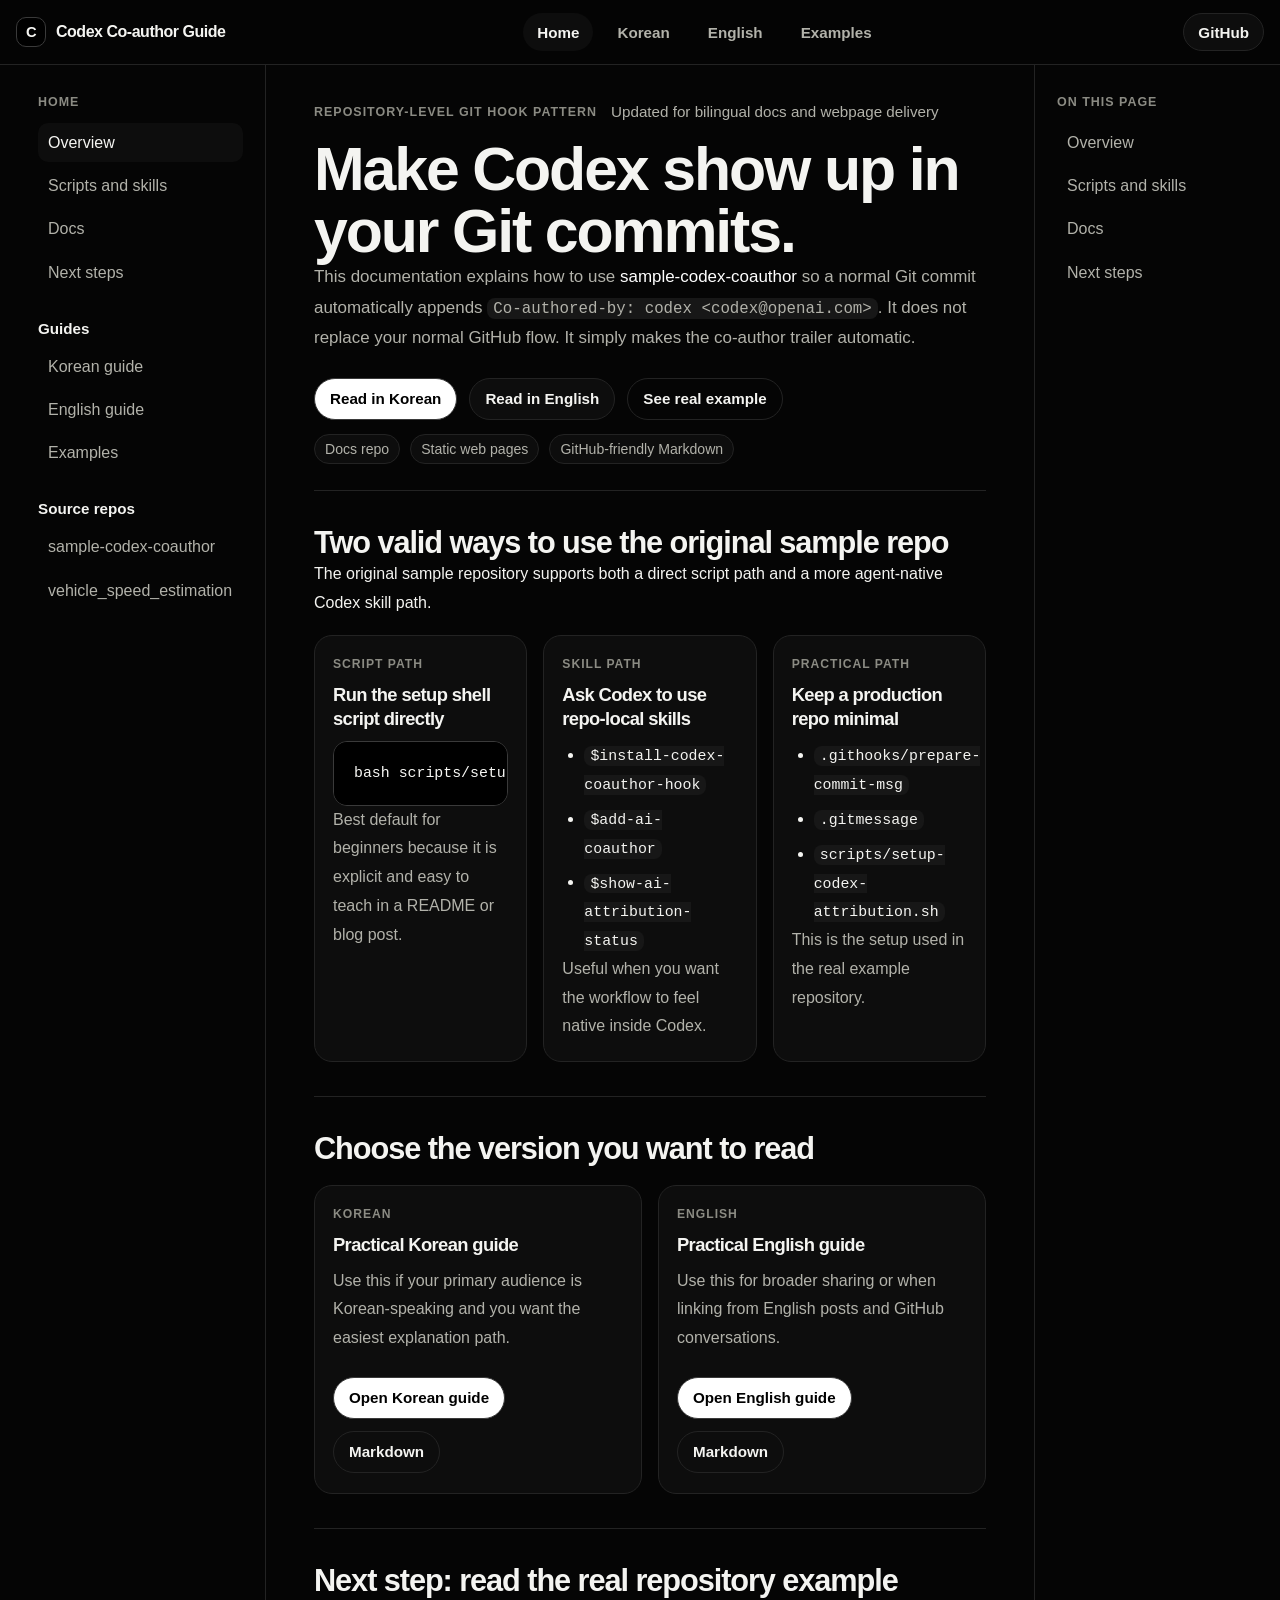
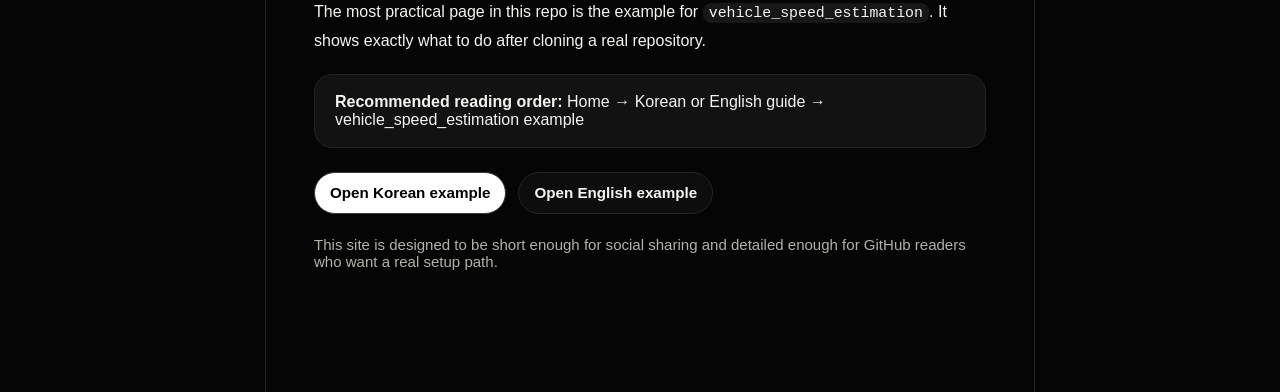
==== commit 85540761: "Simplify docs UI to a monochrome style Co-authored-by: codex <codex@openai.com>" ====
--- a/index.html
+++ b/index.html
@@ -8,8 +8,8 @@
       name="description"
       content="Bilingual practical documentation for using sample-codex-coauthor with scripts or Codex skills."
     >
-    <link rel="icon" href="assets/favicon.svg" type="image/svg+xml">
-    <link rel="stylesheet" href="assets/docs.css">
+    <link rel="icon" href="assets/favicon.svg?v=2" type="image/svg+xml">
+    <link rel="stylesheet" href="assets/docs.css?v=2">
   </head>
   <body>
     <div class="page">
--- a/assets/docs.css
+++ b/assets/docs.css
@@ -1,15 +1,15 @@
 :root {
-  --bg: #fbfbf9;
-  --panel: #ffffff;
-  --panel-muted: #f4f4f0;
-  --border: #e7e6de;
-  --border-strong: #d8d5ca;
-  --text: #1f1f1b;
-  --muted: #686759;
-  --soft: #8a8878;
-  --accent: #0f172a;
-  --accent-soft: #eef1f6;
-  --link: #2563eb;
+  --bg: #050505;
+  --panel: #0d0d0d;
+  --panel-muted: #121212;
+  --border: #232323;
+  --border-strong: #3a3a3a;
+  --text: #f4f4f1;
+  --muted: #b2b2aa;
+  --soft: #8b8b83;
+  --accent: #ffffff;
+  --accent-soft: #181818;
+  --link: #ffffff;
   --max-width: 1480px;
   --content-width: 780px;
   --header-height: 64px;
@@ -32,9 +32,7 @@
   margin: 0;
   color: var(--text);
   font-family: var(--font-sans);
-  background:
-    linear-gradient(180deg, rgba(0, 0, 0, 0.015), transparent 220px),
-    var(--bg);
+  background: var(--bg);
 }
 
 a {
@@ -58,7 +56,7 @@
 code {
   padding: 0.12rem 0.38rem;
   border-radius: 8px;
-  background: #f0efe9;
+  background: #171717;
   font-size: 0.93em;
 }
 
@@ -66,10 +64,10 @@
   margin: 0;
   padding: 18px 20px;
   overflow-x: auto;
-  border: 1px solid #202226;
+  border: 1px solid var(--border-strong);
   border-radius: 14px;
-  background: #111214;
-  color: #eef2f7;
+  background: #000000;
+  color: #f7f7f4;
   line-height: 1.65;
 }
 
@@ -88,8 +86,8 @@
   top: 0;
   z-index: 20;
   border-bottom: 1px solid var(--border);
-  background: rgba(251, 251, 249, 0.92);
-  backdrop-filter: blur(14px);
+  background: rgba(5, 5, 5, 0.92);
+  backdrop-filter: blur(12px);
 }
 
 .site-header-inner {
@@ -119,7 +117,7 @@
   height: 30px;
   border: 1px solid var(--border-strong);
   border-radius: 10px;
-  background: var(--panel);
+  background: #000000;
   font-size: 0.92rem;
 }
 
@@ -323,12 +321,13 @@
 
 .button:hover {
   text-decoration: none;
-  background: var(--panel-muted);
+  background: #171717;
 }
 
 .button.primary {
-  border-color: #d0d9e7;
-  background: var(--accent-soft);
+  border-color: var(--border-strong);
+  background: #ffffff;
+  color: #000000;
 }
 
 .button.ghost {
@@ -444,8 +443,8 @@
   height: 30px;
   margin-bottom: 14px;
   border-radius: 999px;
-  background: var(--accent-soft);
-  color: var(--text);
+  background: #ffffff;
+  color: #000000;
   font-weight: 700;
 }
 
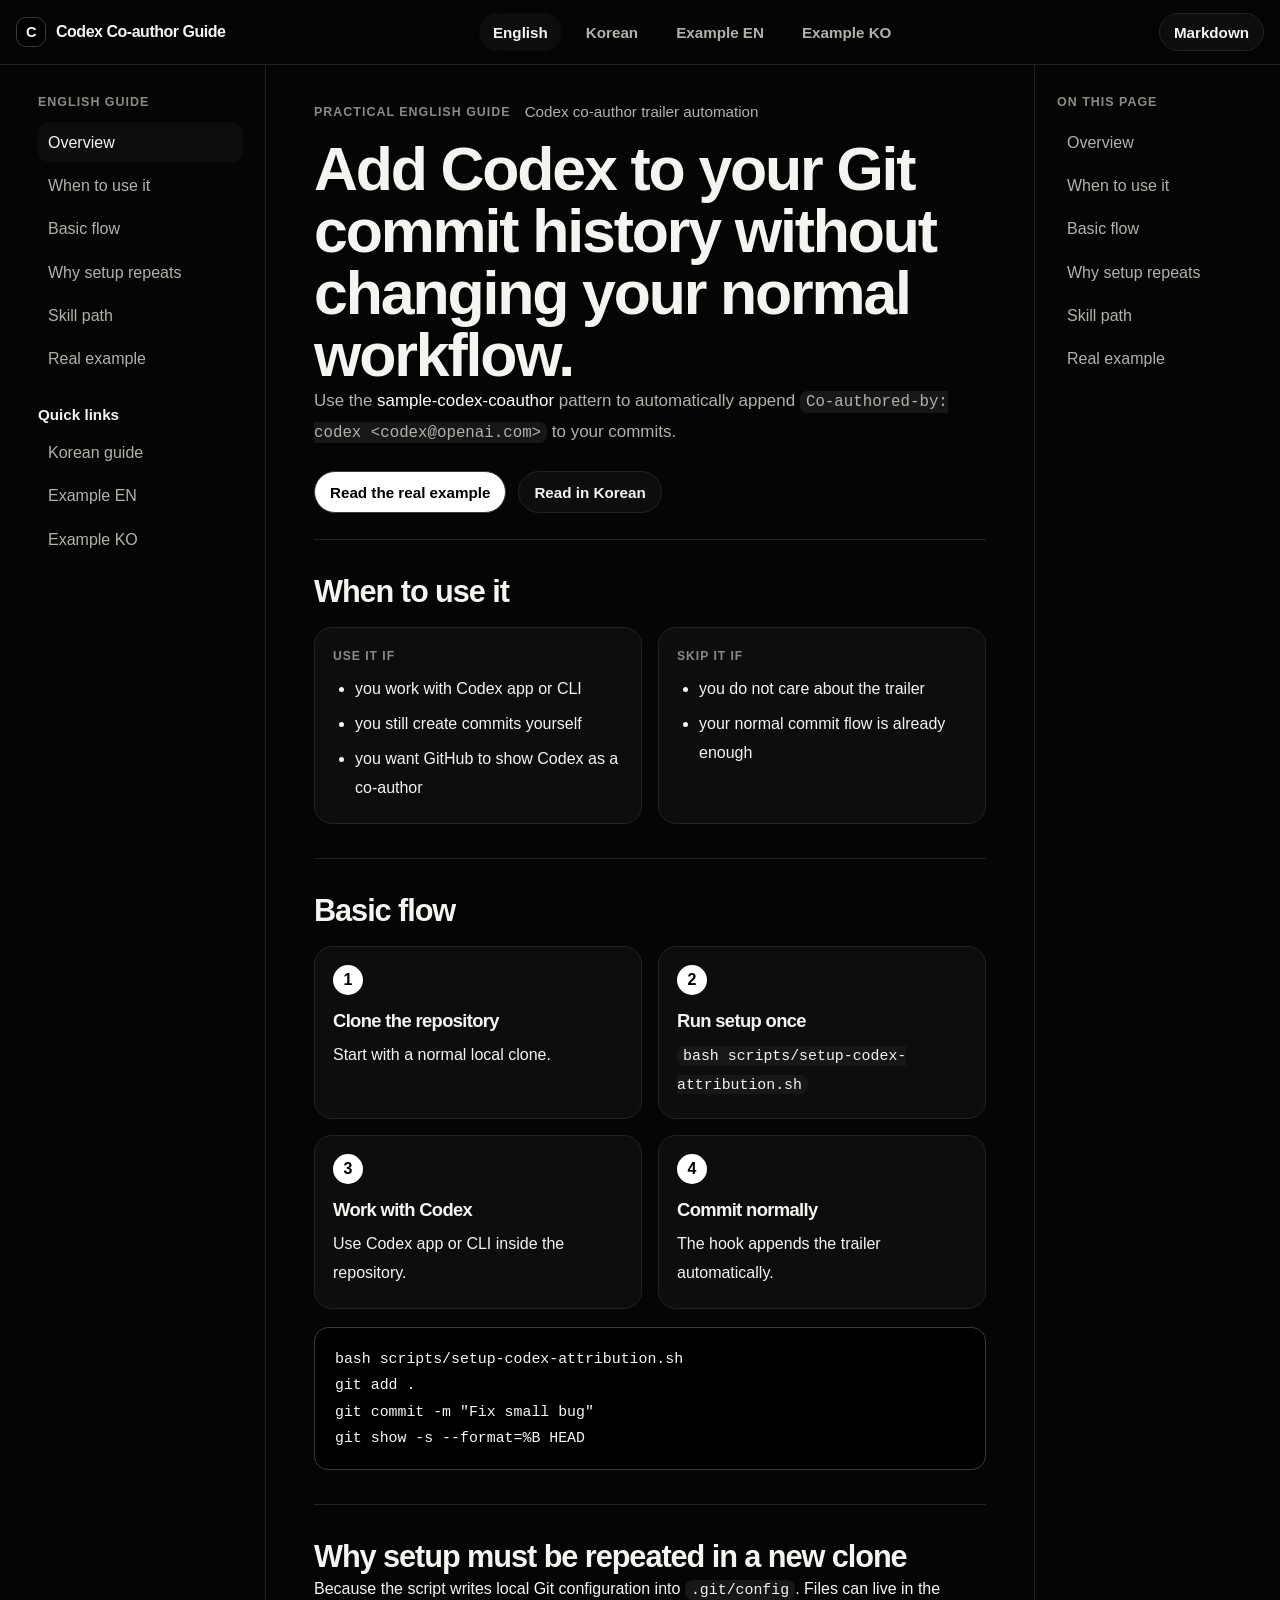
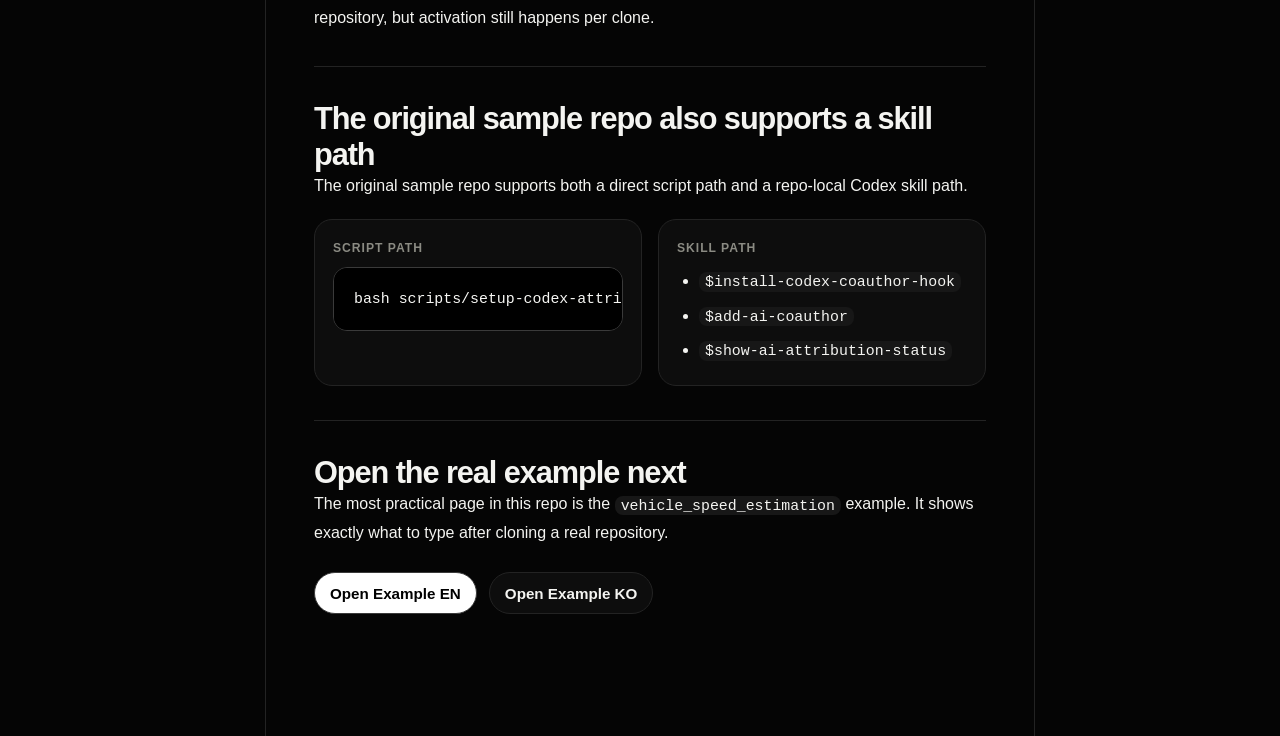
==== commit 1c04bc92: "Make the root page the default English doc Co-authored-by: codex <codex@openai.com>" ====
--- a/index.html
+++ b/index.html
@@ -6,7 +6,7 @@
     <title>Codex Co-author Guide</title>
     <meta
       name="description"
-      content="Bilingual practical documentation for using sample-codex-coauthor with scripts or Codex skills."
+      content="Practical English guide for using sample-codex-coauthor in a real repository."
     >
     <link rel="icon" href="assets/favicon.svg?v=2" type="image/svg+xml">
     <link rel="stylesheet" href="assets/docs.css?v=2">
@@ -20,13 +20,13 @@
             <span>Codex Co-author Guide</span>
           </a>
           <nav class="header-nav">
-            <a class="header-link active" href="./">Home</a>
+            <a class="header-link active" href="./">English</a>
             <a class="header-link" href="ko/">Korean</a>
-            <a class="header-link" href="en/">English</a>
-            <a class="header-link" href="examples/">Examples</a>
+            <a class="header-link" href="examples/vehicle_speed_estimation/">Example EN</a>
+            <a class="header-link" href="examples/vehicle_speed_estimation/ko/">Example KO</a>
           </nav>
           <div class="header-actions">
-            <a class="header-pill" href="https://github.com/swhan0329/codex-co-author-guide">GitHub</a>
+            <a class="header-pill" href="README.md">Markdown</a>
           </div>
         </div>
       </header>
@@ -35,35 +35,22 @@
         <aside class="sidebar">
           <div class="sidebar-inner">
             <div class="sidebar-group">
-              <div class="sidebar-title">Home</div>
+              <div class="sidebar-title">English guide</div>
               <ul class="sidebar-list">
                 <li><a class="active" href="#overview">Overview</a></li>
-                <li><a href="#two-paths">Scripts and skills</a></li>
-                <li><a href="#docs">Docs</a></li>
-                <li><a href="#next">Next steps</a></li>
+                <li><a href="#when">When to use it</a></li>
+                <li><a href="#flow">Basic flow</a></li>
+                <li><a href="#clone">Why setup repeats</a></li>
+                <li><a href="#skills">Skill path</a></li>
+                <li><a href="#example">Real example</a></li>
               </ul>
             </div>
             <div class="sidebar-group">
-              <h3>Guides</h3>
+              <h3>Quick links</h3>
               <ul class="sidebar-list">
                 <li><a href="ko/">Korean guide</a></li>
-                <li><a href="en/">English guide</a></li>
-                <li><a href="examples/">Examples</a></li>
-              </ul>
-            </div>
-            <div class="sidebar-group">
-              <h3>Source repos</h3>
-              <ul class="sidebar-list">
-                <li>
-                  <a href="https://github.com/sigridjineth/sample-codex-coauthor">
-                    sample-codex-coauthor
-                  </a>
-                </li>
-                <li>
-                  <a href="https://github.com/swhan0329/vehicle_speed_estimation">
-                    vehicle_speed_estimation
-                  </a>
-                </li>
+                <li><a href="examples/vehicle_speed_estimation/">Example EN</a></li>
+                <li><a href="examples/vehicle_speed_estimation/ko/">Example KO</a></li>
               </ul>
             </div>
           </div>
@@ -73,125 +60,119 @@
           <article class="article">
             <header class="article-header" id="overview">
               <div class="article-meta">
-                <span class="eyebrow">Repository-level Git hook pattern</span>
-                <span>Updated for bilingual docs and webpage delivery</span>
+                <span class="eyebrow">Practical English guide</span>
+                <span>Codex co-author trailer automation</span>
               </div>
-              <h1>Make Codex show up in your Git commits.</h1>
+              <h1>Add Codex to your Git commit history without changing your normal workflow.</h1>
               <p class="summary">
-                This documentation explains how to use
+                Use the
                 <a href="https://github.com/sigridjineth/sample-codex-coauthor">sample-codex-coauthor</a>
-                so a normal Git commit automatically appends
-                <code>Co-authored-by: codex &lt;codex@openai.com&gt;</code>.
-                It does not replace your normal GitHub flow. It simply makes the
-                co-author trailer automatic.
+                pattern to automatically append
+                <code>Co-authored-by: codex &lt;codex@openai.com&gt;</code>
+                to your commits.
               </p>
               <div class="action-row">
-                <a class="button primary" href="ko/">Read in Korean</a>
-                <a class="button" href="en/">Read in English</a>
-                <a class="button ghost" href="examples/">See real example</a>
-              </div>
-              <div class="inline-meta">
-                <span class="pill">Docs repo</span>
-                <span class="pill">Static web pages</span>
-                <span class="pill">GitHub-friendly Markdown</span>
+                <a class="button primary" href="examples/vehicle_speed_estimation/">Read the real example</a>
+                <a class="button" href="ko/">Read in Korean</a>
               </div>
             </header>
 
-            <section class="article-section" id="two-paths">
-              <h2>Two valid ways to use the original sample repo</h2>
+            <section class="article-section" id="when">
+              <h2>When to use it</h2>
+              <div class="mini-grid">
+                <div class="panel">
+                  <div class="label">Use it if</div>
+                  <ul>
+                    <li>you work with Codex app or CLI</li>
+                    <li>you still create commits yourself</li>
+                    <li>you want GitHub to show Codex as a co-author</li>
+                  </ul>
+                </div>
+                <div class="panel">
+                  <div class="label">Skip it if</div>
+                  <ul>
+                    <li>you do not care about the trailer</li>
+                    <li>your normal commit flow is already enough</li>
+                  </ul>
+                </div>
+              </div>
+            </section>
+
+            <section class="article-section" id="flow">
+              <h2>Basic flow</h2>
+              <div class="steps">
+                <div class="step">
+                  <div class="step-index">1</div>
+                  <h3>Clone the repository</h3>
+                  <p>Start with a normal local clone.</p>
+                </div>
+                <div class="step">
+                  <div class="step-index">2</div>
+                  <h3>Run setup once</h3>
+                  <p><code>bash scripts/setup-codex-attribution.sh</code></p>
+                </div>
+                <div class="step">
+                  <div class="step-index">3</div>
+                  <h3>Work with Codex</h3>
+                  <p>Use Codex app or CLI inside the repository.</p>
+                </div>
+                <div class="step">
+                  <div class="step-index">4</div>
+                  <h3>Commit normally</h3>
+                  <p>The hook appends the trailer automatically.</p>
+                </div>
+              </div>
+              <pre><code>bash scripts/setup-codex-attribution.sh
+git add .
+git commit -m "Fix small bug"
+git show -s --format=%B HEAD</code></pre>
+            </section>
+
+            <section class="article-section" id="clone">
+              <h2>Why setup must be repeated in a new clone</h2>
               <p>
-                The original sample repository supports both a direct script path
-                and a more agent-native Codex skill path.
+                Because the script writes local Git configuration into
+                <code>.git/config</code>. Files can live in the repository, but
+                activation still happens per clone.
               </p>
-              <div class="panel-grid">
+            </section>
+
+            <section class="article-section" id="skills">
+              <h2>The original sample repo also supports a skill path</h2>
+              <p>
+                The original sample repo supports both a direct script path and a
+                repo-local Codex skill path.
+              </p>
+              <div class="mini-grid">
                 <div class="panel">
                   <div class="label">Script path</div>
-                  <h3>Run the setup shell script directly</h3>
                   <pre><code>bash scripts/setup-codex-attribution.sh</code></pre>
-                  <p class="muted">
-                    Best default for beginners because it is explicit and easy to
-                    teach in a README or blog post.
-                  </p>
                 </div>
                 <div class="panel">
                   <div class="label">Skill path</div>
-                  <h3>Ask Codex to use repo-local skills</h3>
                   <ul>
                     <li><code>$install-codex-coauthor-hook</code></li>
                     <li><code>$add-ai-coauthor</code></li>
                     <li><code>$show-ai-attribution-status</code></li>
                   </ul>
-                  <p class="muted">
-                    Useful when you want the workflow to feel native inside Codex.
-                  </p>
-                </div>
-                <div class="panel">
-                  <div class="label">Practical path</div>
-                  <h3>Keep a production repo minimal</h3>
-                  <ul>
-                    <li><code>.githooks/prepare-commit-msg</code></li>
-                    <li><code>.gitmessage</code></li>
-                    <li><code>scripts/setup-codex-attribution.sh</code></li>
-                  </ul>
-                  <p class="muted">
-                    This is the setup used in the real example repository.
-                  </p>
                 </div>
               </div>
             </section>
 
-            <section class="article-section" id="docs">
-              <h2>Choose the version you want to read</h2>
-              <div class="link-grid">
-                <div class="panel">
-                  <div class="label">Korean</div>
-                  <h3>Practical Korean guide</h3>
-                  <p class="muted">
-                    Use this if your primary audience is Korean-speaking and you
-                    want the easiest explanation path.
-                  </p>
-                  <div class="action-row">
-                    <a class="button primary" href="ko/">Open Korean guide</a>
-                    <a class="button" href="ko/README.md">Markdown</a>
-                  </div>
-                </div>
-                <div class="panel">
-                  <div class="label">English</div>
-                  <h3>Practical English guide</h3>
-                  <p class="muted">
-                    Use this for broader sharing or when linking from English
-                    posts and GitHub conversations.
-                  </p>
-                  <div class="action-row">
-                    <a class="button primary" href="en/">Open English guide</a>
-                    <a class="button" href="en/README.md">Markdown</a>
-                  </div>
-                </div>
-              </div>
-            </section>
-
-            <section class="article-section" id="next">
-              <h2>Next step: read the real repository example</h2>
+            <section class="article-section" id="example">
+              <h2>Open the real example next</h2>
               <p>
-                The most practical page in this repo is the example for
-                <code>vehicle_speed_estimation</code>. It shows exactly what to do
-                after cloning a real repository.
+                The most practical page in this repo is the
+                <code>vehicle_speed_estimation</code> example. It shows exactly
+                what to type after cloning a real repository.
               </p>
-              <div class="callout">
-                <strong>Recommended reading order:</strong>
-                Home → Korean or English guide → vehicle_speed_estimation example
-              </div>
               <div class="action-row">
-                <a class="button primary" href="examples/vehicle_speed_estimation/ko/">
-                  Open Korean example
+                <a class="button primary" href="examples/vehicle_speed_estimation/">
+                  Open Example EN
                 </a>
-                <a class="button" href="examples/vehicle_speed_estimation/">
-                  Open English example
+                <a class="button" href="examples/vehicle_speed_estimation/ko/">
+                  Open Example KO
                 </a>
-              </div>
-              <div class="footer-note">
-                This site is designed to be short enough for social sharing and
-                detailed enough for GitHub readers who want a real setup path.
               </div>
             </section>
           </article>
@@ -203,9 +184,11 @@
               <div class="toc-title">On this page</div>
               <ul class="toc-list">
                 <li><a href="#overview">Overview</a></li>
-                <li><a href="#two-paths">Scripts and skills</a></li>
-                <li><a href="#docs">Docs</a></li>
-                <li><a href="#next">Next steps</a></li>
+                <li><a href="#when">When to use it</a></li>
+                <li><a href="#flow">Basic flow</a></li>
+                <li><a href="#clone">Why setup repeats</a></li>
+                <li><a href="#skills">Skill path</a></li>
+                <li><a href="#example">Real example</a></li>
               </ul>
             </div>
           </div>
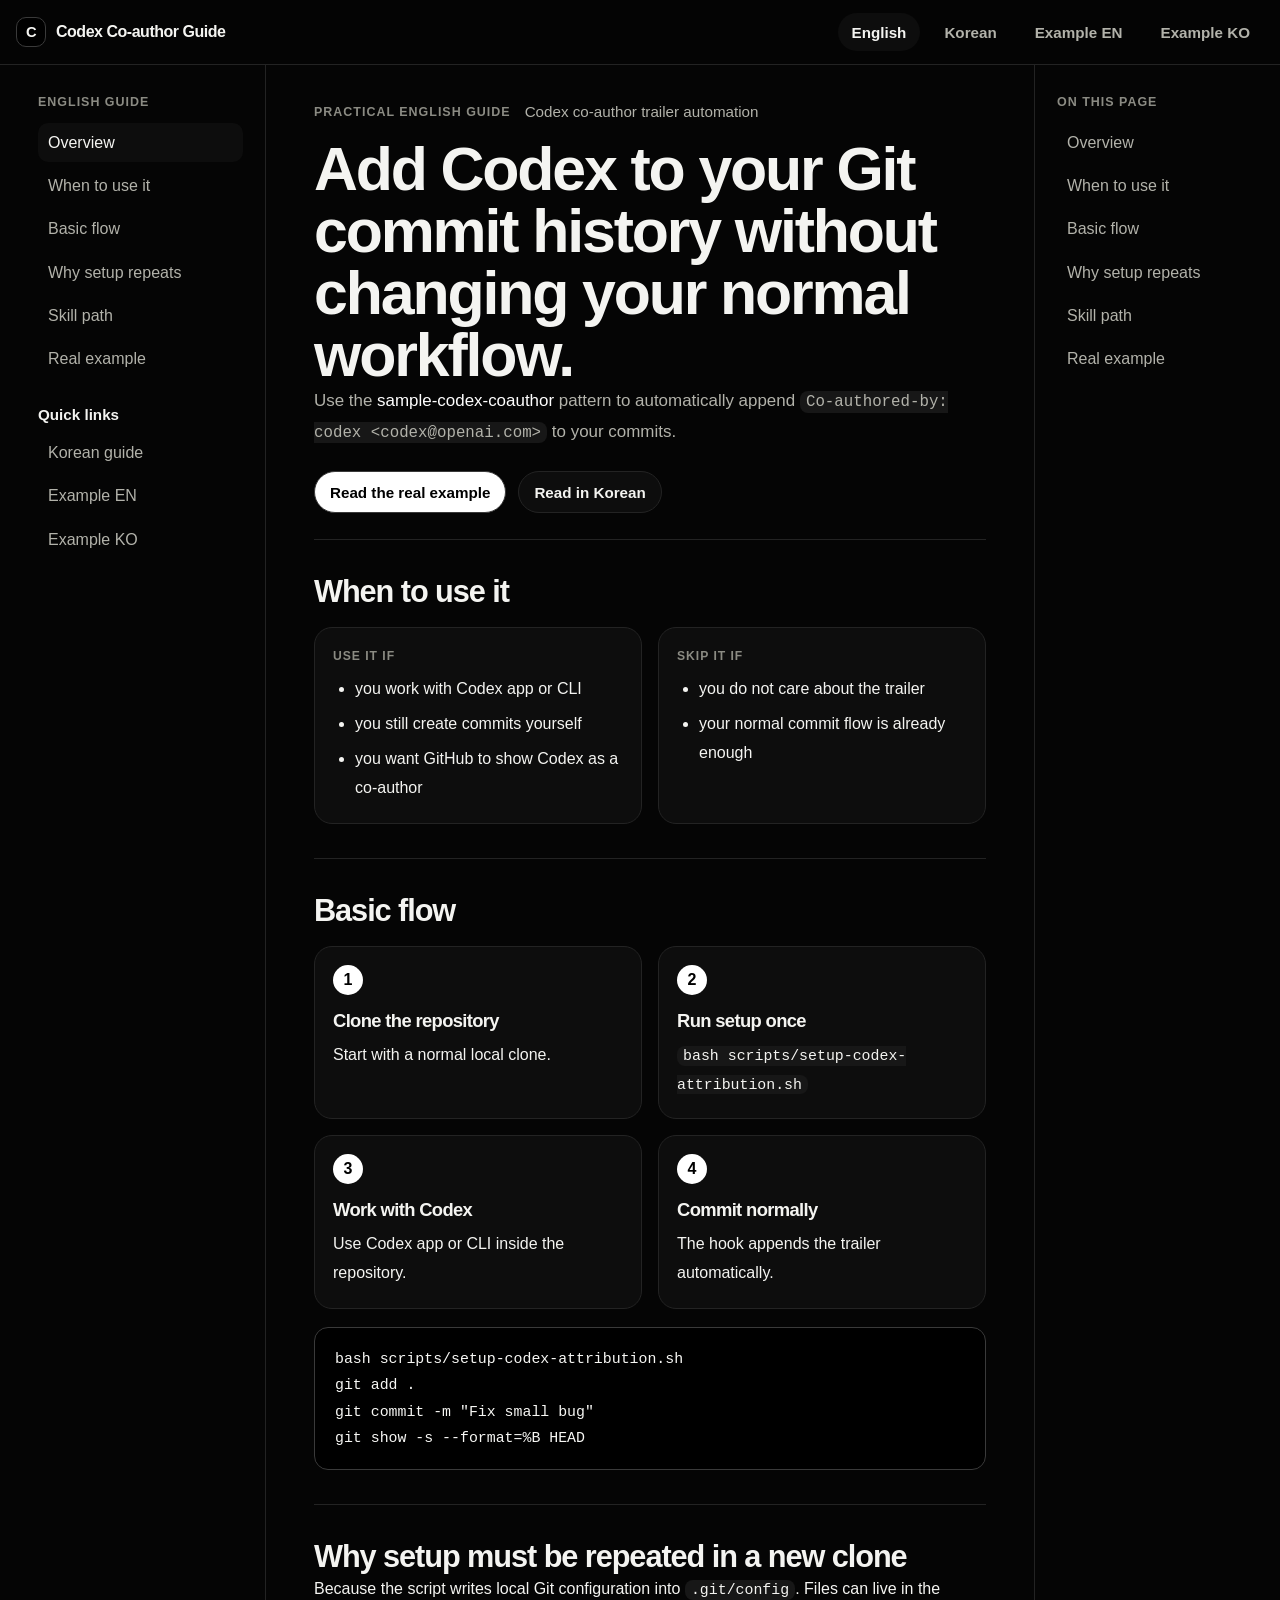
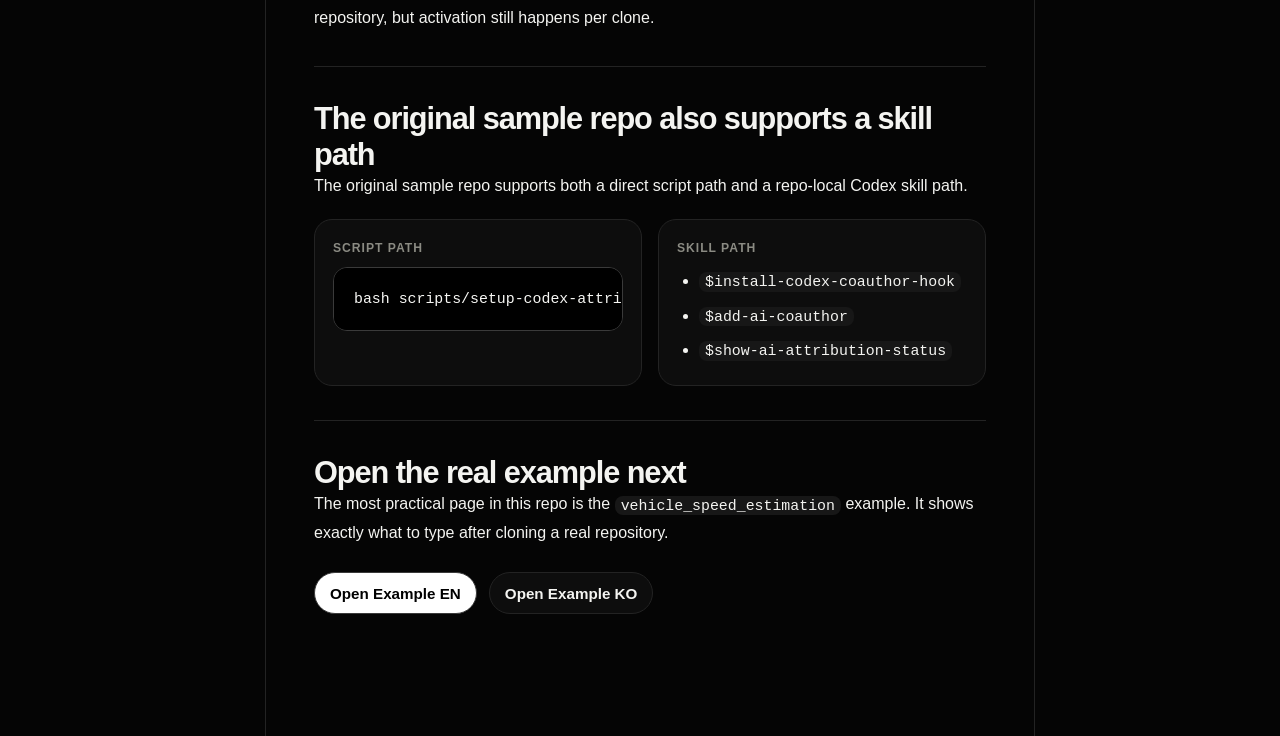
==== commit 6a1cd7c8: "Remove Markdown buttons from the header Co-authored-by: codex <codex@openai.com>" ====
--- a/index.html
+++ b/index.html
@@ -25,9 +25,6 @@
             <a class="header-link" href="examples/vehicle_speed_estimation/">Example EN</a>
             <a class="header-link" href="examples/vehicle_speed_estimation/ko/">Example KO</a>
           </nav>
-          <div class="header-actions">
-            <a class="header-pill" href="README.md">Markdown</a>
-          </div>
         </div>
       </header>
 
